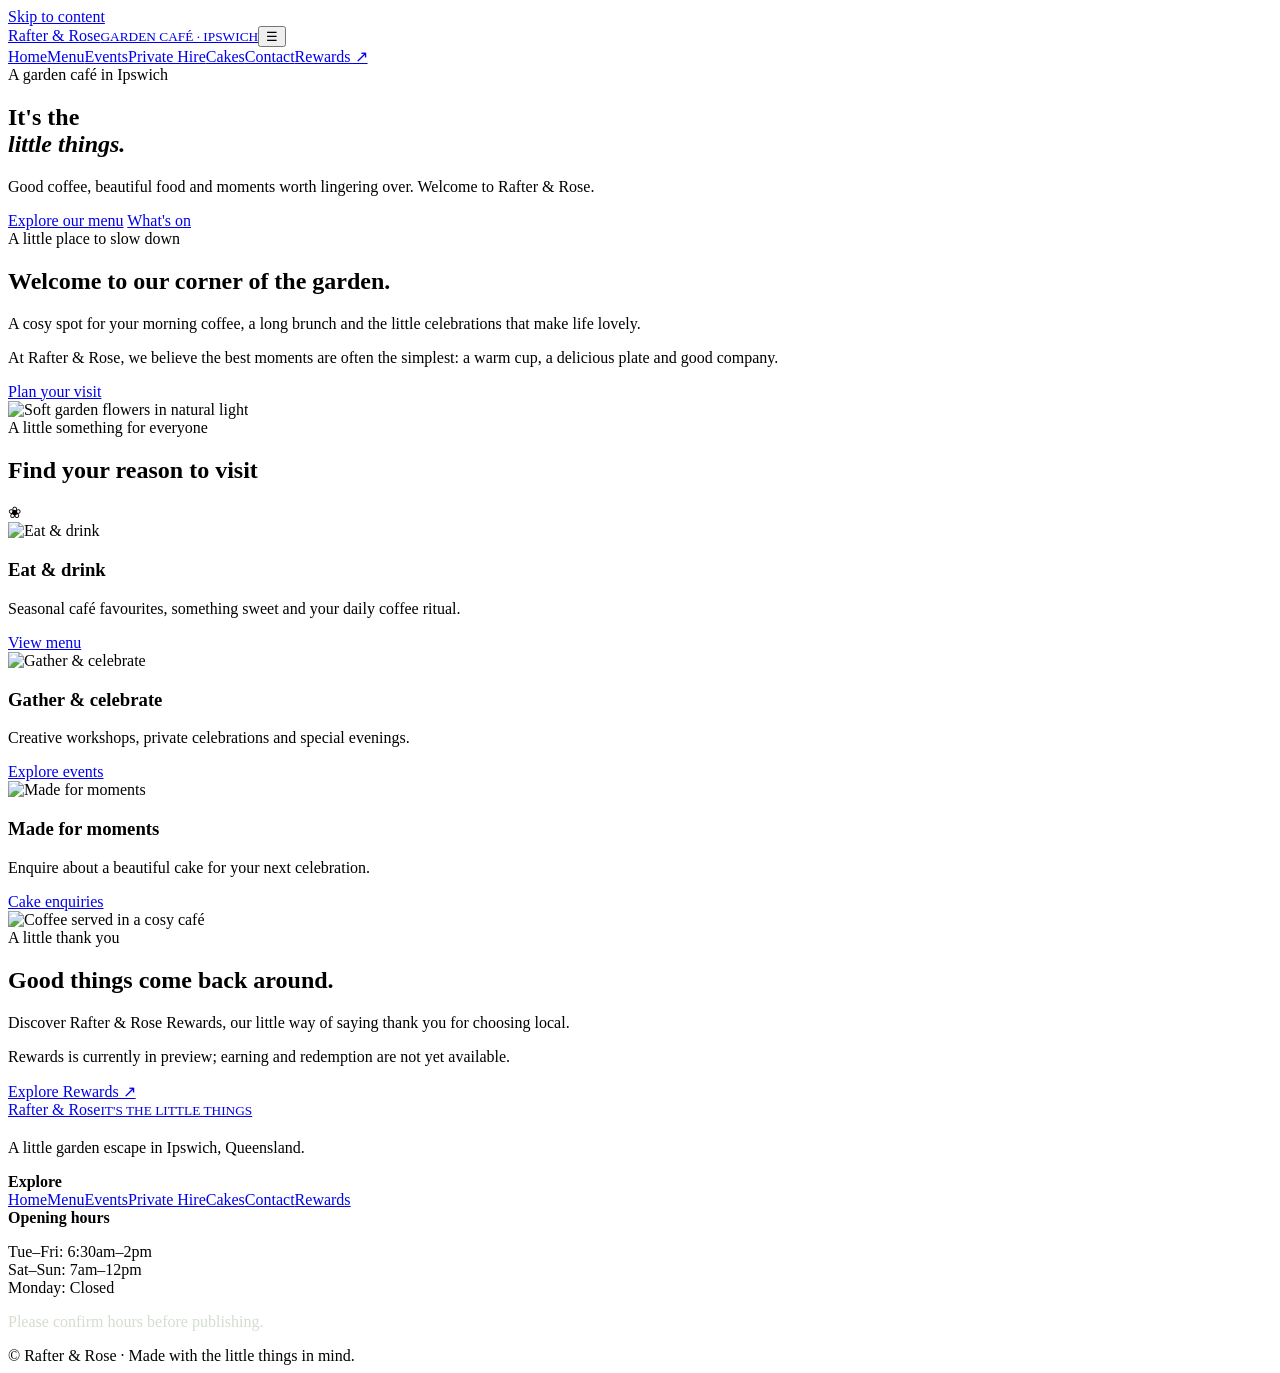
==== index.html @ 39052b17 "Add files via upload" ====
<!doctype html><html lang="en-AU"><head><meta charset="utf-8"><meta name="viewport" content="width=device-width,initial-scale=1"><meta name="theme-color" content="#3e5544"><meta name="description" content="Rafter & Rose garden café in Ipswich, Queensland."><title>Home | Rafter & Rose</title><link rel="stylesheet" href="assets/style.css"></head><body><a class="skip" href="#main">Skip to content</a><header class="site-header"><div class="shell header-inner"><a class="brand" href="index.html">Rafter & Rose<small>GARDEN CAFÉ · IPSWICH</small></a><button class="menu-toggle" aria-label="Toggle navigation" aria-expanded="false">☰</button><nav class="nav" aria-label="Main navigation"><a href="index.html" aria-current=page>Home</a><a href="menu.html" >Menu</a><a href="events.html" >Events</a><a href="private-hire.html" >Private Hire</a><a href="cakes.html" >Cakes</a><a href="contact.html" >Contact</a><a class="reward" href="https://rewards.rafterandrose.com/">Rewards ↗</a></nav></div></header><main id="main"><section class="hero"><div class="shell hero-content"><div class="eyebrow">A garden café in Ipswich</div><h1>It's the<br><em>little things.</em></h1><p>Good coffee, beautiful food and moments worth lingering over. Welcome to Rafter & Rose.</p><a class="button light" href="menu.html">Explore our menu</a> <a class="button" href="events.html">What's on</a></div></section><section class="section"><div class="shell split"><div><div class="eyebrow">A little place to slow down</div><h2>Welcome to our corner of the garden.</h2><p class="lead">A cosy spot for your morning coffee, a long brunch and the little celebrations that make life lovely.</p><p>At Rafter & Rose, we believe the best moments are often the simplest: a warm cup, a delicious plate and good company.</p><a class="button outline" href="contact.html">Plan your visit</a></div><img class="photo" src="https://images.unsplash.com/photo-1490750967868-88aa4486c946?auto=format&fit=crop&w=1000&q=85" alt="Soft garden flowers in natural light"></div></section><section class="section alt"><div class="shell center"><div class="eyebrow">A little something for everyone</div><h2>Find your reason to visit</h2><div class="flourish">❀</div><div class="grid"><article class="tile"><img loading="lazy" src="https://images.unsplash.com/photo-1547592180-85f173990554?auto=format&fit=crop&w=1000&q=85" alt="Eat & drink"><div class="tile-body"><h3>Eat & drink</h3><p>Seasonal café favourites, something sweet and your daily coffee ritual.</p><a class="button outline" href="menu.html">View menu</a></div></article><article class="tile"><img loading="lazy" src="https://images.unsplash.com/photo-1517248135467-4c7edcad34c4?auto=format&fit=crop&w=1000&q=85" alt="Gather & celebrate"><div class="tile-body"><h3>Gather & celebrate</h3><p>Creative workshops, private celebrations and special evenings.</p><a class="button outline" href="events.html">Explore events</a></div></article><article class="tile"><img loading="lazy" src="https://images.unsplash.com/photo-1578985545062-69928b1d9587?auto=format&fit=crop&w=1000&q=85" alt="Made for moments"><div class="tile-body"><h3>Made for moments</h3><p>Enquire about a beautiful cake for your next celebration.</p><a class="button outline" href="cakes.html">Cake enquiries</a></div></article></div></div></section><section class="section blush"><div class="shell split"><img class="photo short" src="https://images.unsplash.com/photo-1461023058943-07fcbe16d735?auto=format&fit=crop&w=1000&q=85" alt="Coffee served in a cosy café"><div><div class="eyebrow">A little thank you</div><h2>Good things come back around.</h2><p>Discover Rafter & Rose Rewards, our little way of saying thank you for choosing local.</p><p class="small">Rewards is currently in preview; earning and redemption are not yet available.</p><a class="button" href="https://rewards.rafterandrose.com/">Explore Rewards ↗</a></div></div></section></main><footer class="footer"><div class="shell"><div class="footer-grid"><div><a class="brand" href="index.html">Rafter & Rose<small>IT'S THE LITTLE THINGS</small></a><p style="margin-top:20px">A little garden escape in Ipswich, Queensland.</p></div><div><strong>Explore</strong><div class="footer-links"><a href="index.html">Home</a><a href="menu.html">Menu</a><a href="events.html">Events</a><a href="private-hire.html">Private Hire</a><a href="cakes.html">Cakes</a><a href="contact.html">Contact</a><a href="https://rewards.rafterandrose.com/">Rewards</a></div></div><div><strong>Opening hours</strong><p>Tue–Fri: 6:30am–2pm<br>Sat–Sun: 7am–12pm<br>Monday: Closed</p><p class="small" style="color:#d4ddcf">Please confirm hours before publishing.</p></div></div><div class="footer-bottom">© Rafter & Rose · Made with the little things in mind.</div></div></footer><script src="assets/script.js"></script></body></html>
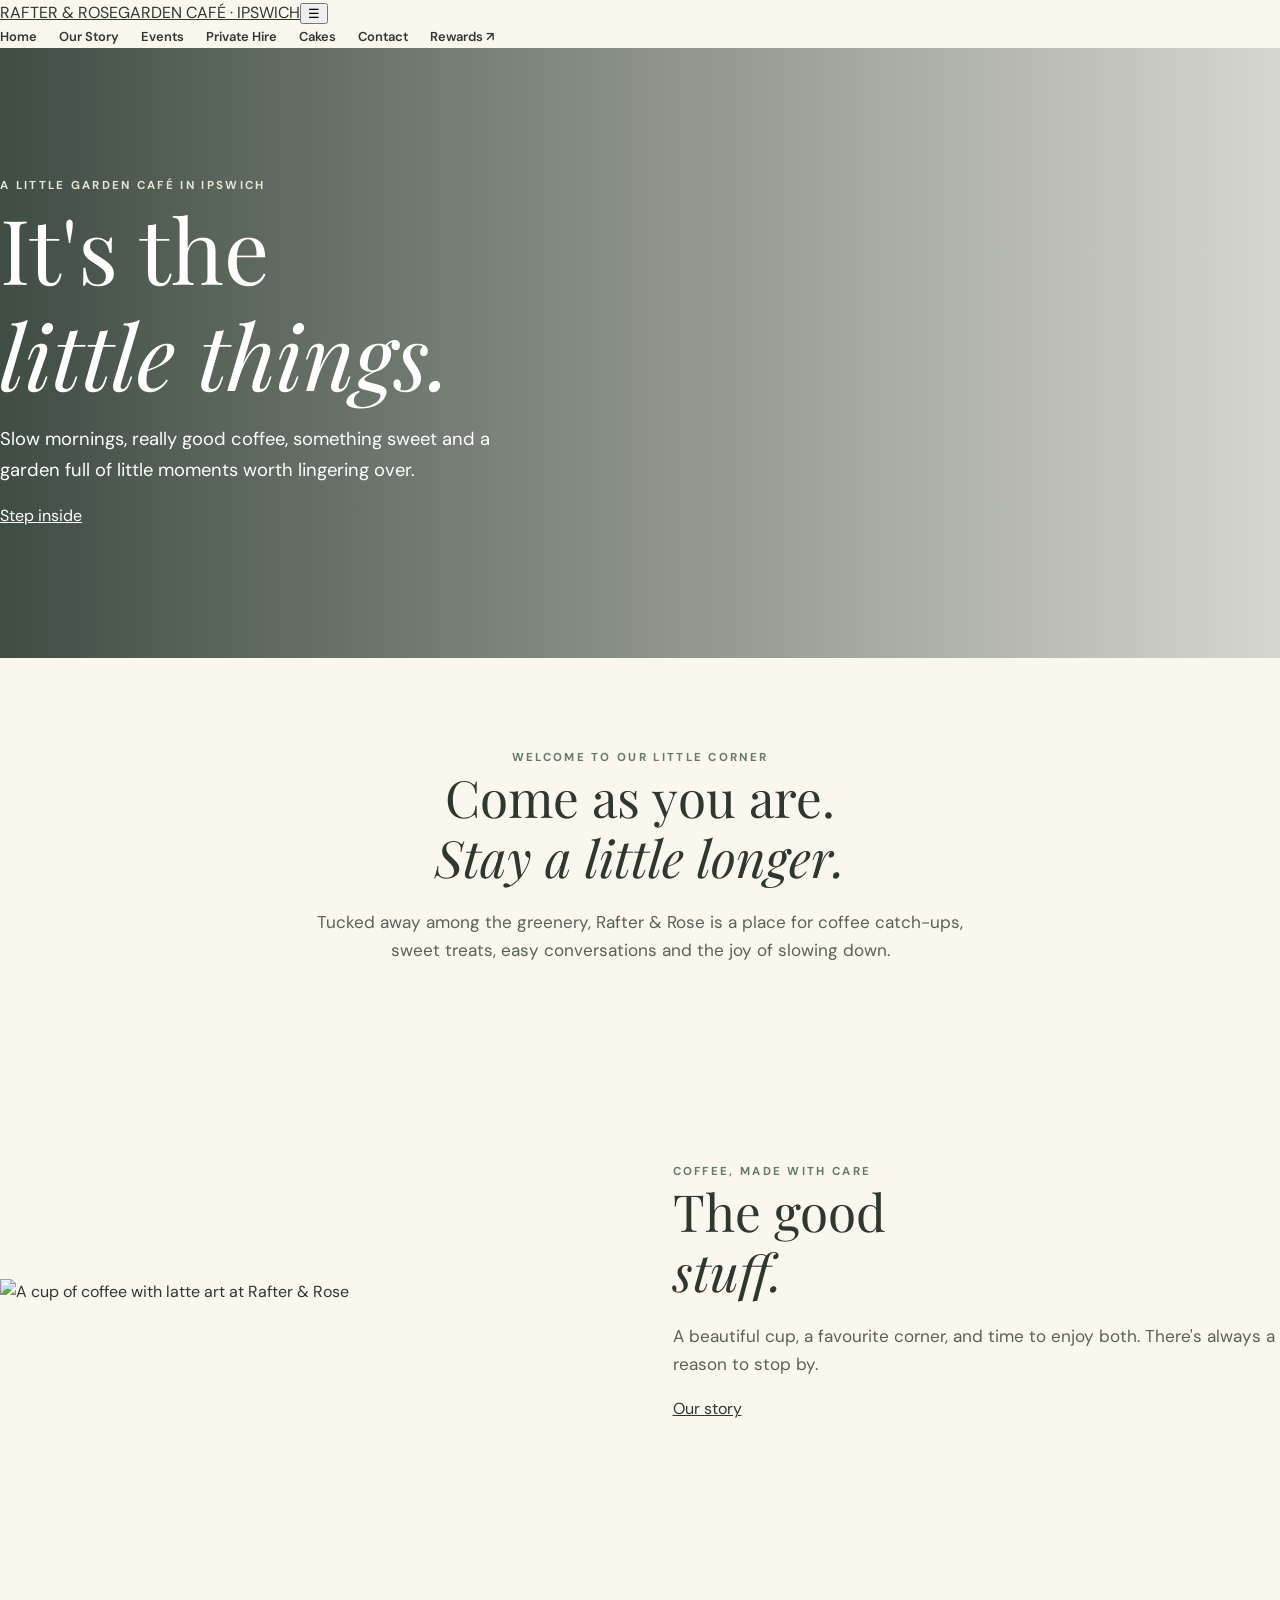
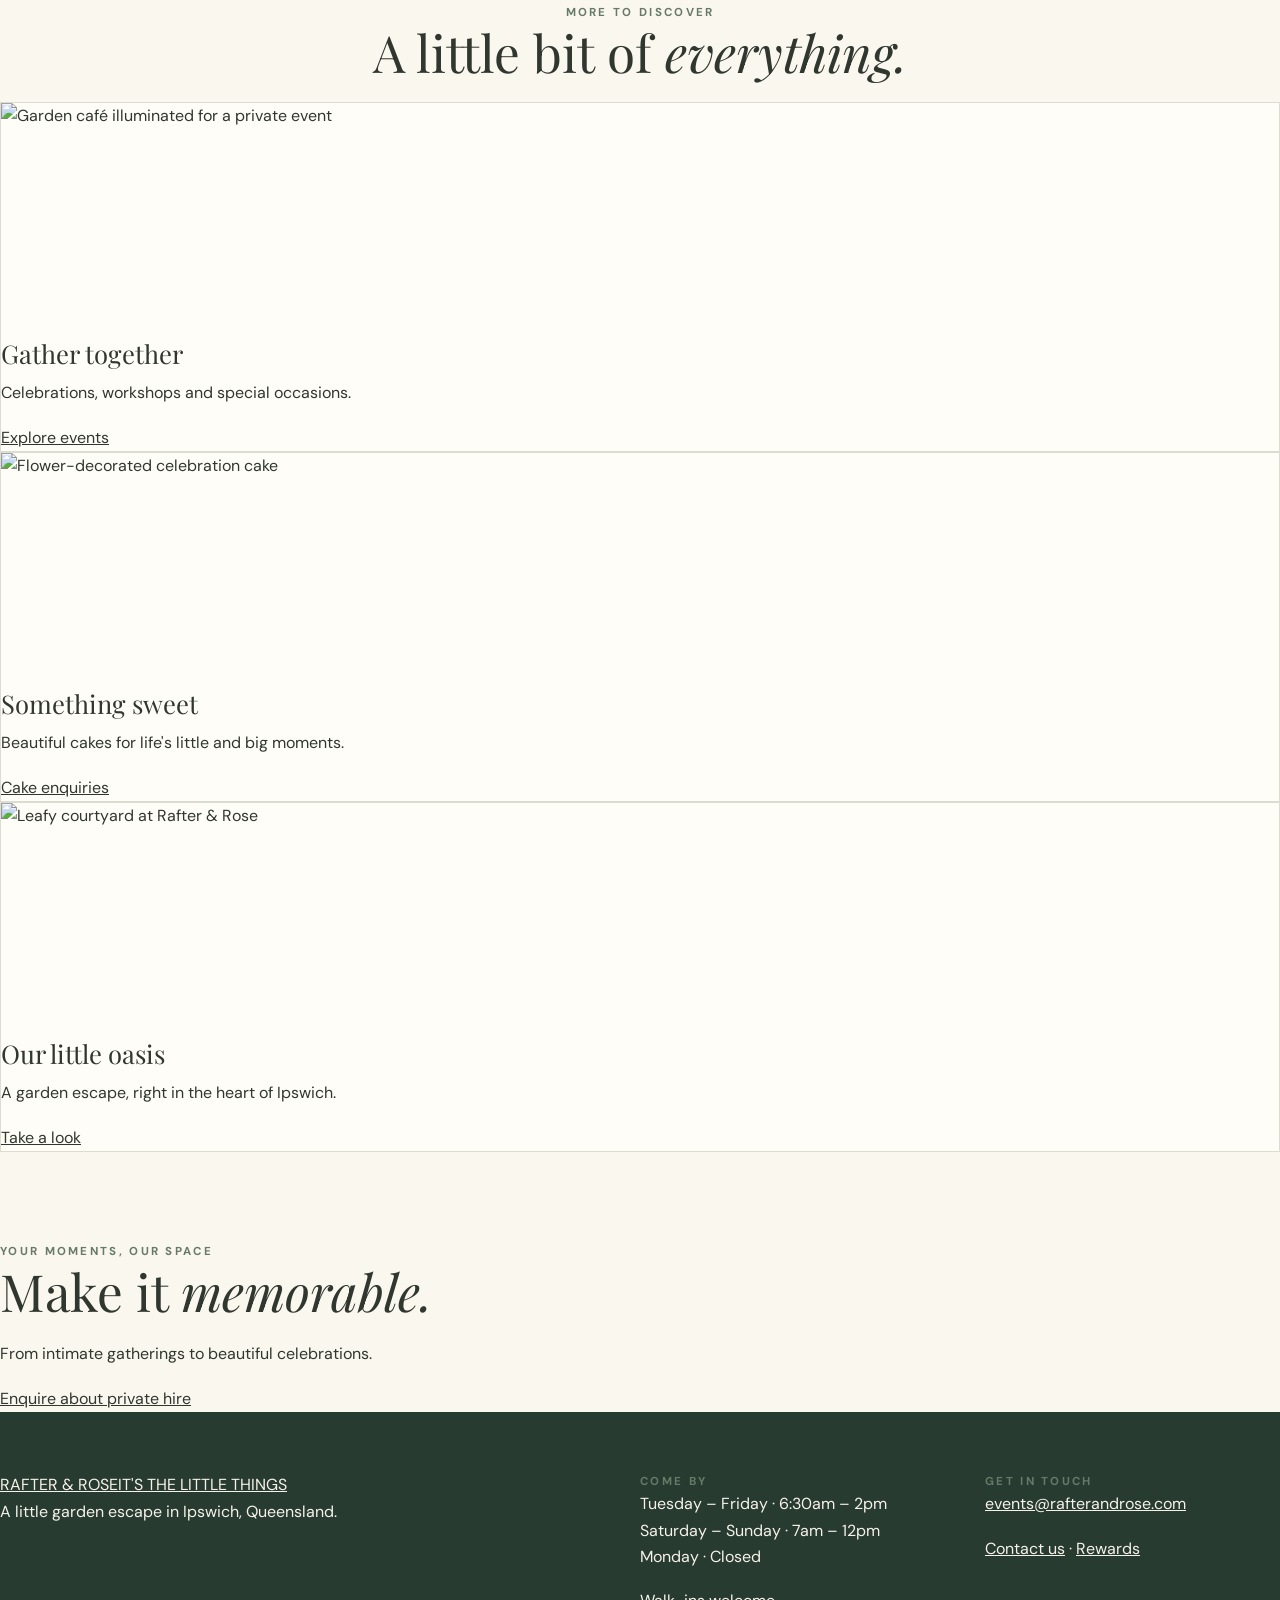
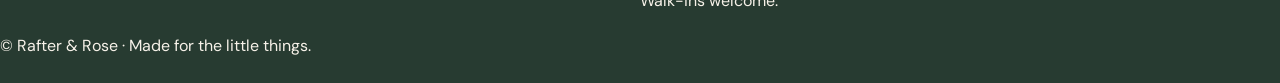
==== commit 654a5ae4: "Update Rafter & Rose website" ====
--- a/index.html
+++ b/index.html
@@ -1 +1 @@
-<!doctype html><html lang="en-AU"><head><meta charset="utf-8"><meta name="viewport" content="width=device-width,initial-scale=1"><meta name="theme-color" content="#3e5544"><meta name="description" content="Rafter & Rose garden café in Ipswich, Queensland."><title>Home | Rafter & Rose</title><link rel="stylesheet" href="assets/style.css"></head><body><a class="skip" href="#main">Skip to content</a><header class="site-header"><div class="shell header-inner"><a class="brand" href="index.html">Rafter & Rose<small>GARDEN CAFÉ · IPSWICH</small></a><button class="menu-toggle" aria-label="Toggle navigation" aria-expanded="false">☰</button><nav class="nav" aria-label="Main navigation"><a href="index.html" aria-current=page>Home</a><a href="menu.html" >Menu</a><a href="events.html" >Events</a><a href="private-hire.html" >Private Hire</a><a href="cakes.html" >Cakes</a><a href="contact.html" >Contact</a><a class="reward" href="https://rewards.rafterandrose.com/">Rewards ↗</a></nav></div></header><main id="main"><section class="hero"><div class="shell hero-content"><div class="eyebrow">A garden café in Ipswich</div><h1>It's the<br><em>little things.</em></h1><p>Good coffee, beautiful food and moments worth lingering over. Welcome to Rafter & Rose.</p><a class="button light" href="menu.html">Explore our menu</a> <a class="button" href="events.html">What's on</a></div></section><section class="section"><div class="shell split"><div><div class="eyebrow">A little place to slow down</div><h2>Welcome to our corner of the garden.</h2><p class="lead">A cosy spot for your morning coffee, a long brunch and the little celebrations that make life lovely.</p><p>At Rafter & Rose, we believe the best moments are often the simplest: a warm cup, a delicious plate and good company.</p><a class="button outline" href="contact.html">Plan your visit</a></div><img class="photo" src="https://images.unsplash.com/photo-1490750967868-88aa4486c946?auto=format&fit=crop&w=1000&q=85" alt="Soft garden flowers in natural light"></div></section><section class="section alt"><div class="shell center"><div class="eyebrow">A little something for everyone</div><h2>Find your reason to visit</h2><div class="flourish">❀</div><div class="grid"><article class="tile"><img loading="lazy" src="https://images.unsplash.com/photo-1547592180-85f173990554?auto=format&fit=crop&w=1000&q=85" alt="Eat & drink"><div class="tile-body"><h3>Eat & drink</h3><p>Seasonal café favourites, something sweet and your daily coffee ritual.</p><a class="button outline" href="menu.html">View menu</a></div></article><article class="tile"><img loading="lazy" src="https://images.unsplash.com/photo-1517248135467-4c7edcad34c4?auto=format&fit=crop&w=1000&q=85" alt="Gather & celebrate"><div class="tile-body"><h3>Gather & celebrate</h3><p>Creative workshops, private celebrations and special evenings.</p><a class="button outline" href="events.html">Explore events</a></div></article><article class="tile"><img loading="lazy" src="https://images.unsplash.com/photo-1578985545062-69928b1d9587?auto=format&fit=crop&w=1000&q=85" alt="Made for moments"><div class="tile-body"><h3>Made for moments</h3><p>Enquire about a beautiful cake for your next celebration.</p><a class="button outline" href="cakes.html">Cake enquiries</a></div></article></div></div></section><section class="section blush"><div class="shell split"><img class="photo short" src="https://images.unsplash.com/photo-1461023058943-07fcbe16d735?auto=format&fit=crop&w=1000&q=85" alt="Coffee served in a cosy café"><div><div class="eyebrow">A little thank you</div><h2>Good things come back around.</h2><p>Discover Rafter & Rose Rewards, our little way of saying thank you for choosing local.</p><p class="small">Rewards is currently in preview; earning and redemption are not yet available.</p><a class="button" href="https://rewards.rafterandrose.com/">Explore Rewards ↗</a></div></div></section></main><footer class="footer"><div class="shell"><div class="footer-grid"><div><a class="brand" href="index.html">Rafter & Rose<small>IT'S THE LITTLE THINGS</small></a><p style="margin-top:20px">A little garden escape in Ipswich, Queensland.</p></div><div><strong>Explore</strong><div class="footer-links"><a href="index.html">Home</a><a href="menu.html">Menu</a><a href="events.html">Events</a><a href="private-hire.html">Private Hire</a><a href="cakes.html">Cakes</a><a href="contact.html">Contact</a><a href="https://rewards.rafterandrose.com/">Rewards</a></div></div><div><strong>Opening hours</strong><p>Tue–Fri: 6:30am–2pm<br>Sat–Sun: 7am–12pm<br>Monday: Closed</p><p class="small" style="color:#d4ddcf">Please confirm hours before publishing.</p></div></div><div class="footer-bottom">© Rafter & Rose · Made with the little things in mind.</div></div></footer><script src="assets/script.js"></script></body></html>+<!doctype html><html lang="en-AU"><head><meta charset="utf-8"><meta name="viewport" content="width=device-width,initial-scale=1"><meta name="theme-color" content="#263c2d"><meta name="description" content="Rafter &amp; Rose is a leafy garden café in Ipswich, Queensland. Coffee, cakes, gatherings and little moments."><title>Home | Rafter & Rose</title><link rel="stylesheet" href="assets/style.css"></head><body><a class="skip" href="#main">Skip to content</a><header class="top"><div class="wrap top-inner"><a class="logo" href="index.html">RAFTER &amp; ROSE<span>GARDEN CAFÉ · IPSWICH</span></a><button class="toggle" aria-label="Toggle navigation" aria-expanded="false">☰</button><nav class="nav" aria-label="Main navigation"><a href="index.html">Home</a><a href="story.html">Our Story</a><a href="events.html">Events</a><a href="private-hire.html">Private Hire</a><a href="cakes.html">Cakes</a><a href="contact.html">Contact</a><a class="outline" href="https://rewards.rafterandrose.com/">Rewards ↗</a></nav></div></header><main id="main"><section class="hero"><div class="wrap hero-inner"><div class="eyebrow">A little garden café in Ipswich</div><h1>It's the<br><em>little things.</em></h1><p>Slow mornings, really good coffee, something sweet and a garden full of little moments worth lingering over.</p><a class="btn" href="story.html">Step inside</a></div></section><section class="section center"><div class="wrap intro"><div class="eyebrow">Welcome to our little corner</div><h2 class="display">Come as you are.<br><em>Stay a little longer.</em></h2><p class="lead">Tucked away among the greenery, Rafter &amp; Rose is a place for coffee catch-ups, sweet treats, easy conversations and the joy of slowing down.</p></div></section><section class="section muted"><div class="wrap split"><img src="assets/images/coffee.jpg" alt="A cup of coffee with latte art at Rafter &amp; Rose" loading="lazy"><div class="copy"><div class="eyebrow">Coffee, made with care</div><h2 class="display">The good<br><em>stuff.</em></h2><p class="lead">A beautiful cup, a favourite corner, and time to enjoy both. There's always a reason to stop by.</p><a class="btn" href="story.html">Our story</a></div></div></section><section class="section"><div class="wrap"><div class="eyebrow center">More to discover</div><h2 class="display center">A little bit of <em>everything.</em></h2><div class="tiles"><article class="tile"><img src="assets/images/events.jpg" alt="Garden café illuminated for a private event" loading="lazy"><h3>Gather together</h3><p>Celebrations, workshops and special occasions.</p><a class="btn" href="events.html">Explore events</a></article><article class="tile"><img src="assets/images/cake.jpg" alt="Flower-decorated celebration cake" loading="lazy"><h3>Something sweet</h3><p>Beautiful cakes for life's little and big moments.</p><a class="btn" href="cakes.html">Cake enquiries</a></article><article class="tile"><img src="assets/images/garden.jpg" alt="Leafy courtyard at Rafter &amp; Rose" loading="lazy"><h3>Our little oasis</h3><p>A garden escape, right in the heart of Ipswich.</p><a class="btn" href="story.html">Take a look</a></article></div></div></section><section class="banner"><div class="wrap"><div class="eyebrow">Your moments, our space</div><h2 class="display">Make it <em>memorable.</em></h2><p>From intimate gatherings to beautiful celebrations.</p><a class="btn" href="private-hire.html">Enquire about private hire</a></div></section></main><footer class="footer"><div class="wrap"><div class="footer-grid"><div><a class="logo" href="index.html">RAFTER &amp; ROSE<span>IT'S THE LITTLE THINGS</span></a><p>A little garden escape in Ipswich, Queensland.</p></div><div><div class="eyebrow">Come by</div><p>Tuesday – Friday · 6:30am – 2pm<br>Saturday – Sunday · 7am – 12pm<br>Monday · Closed</p><p>Walk-ins welcome.</p></div><div><div class="eyebrow">Get in touch</div><p><a href="mailto:events@rafterandrose.com">events@rafterandrose.com</a></p><p><a href="contact.html">Contact us</a> · <a href="https://rewards.rafterandrose.com/">Rewards</a></p></div></div><div class="fine">© Rafter &amp; Rose · Made for the little things.</div></div></footer><script src="assets/script.js"></script></body></html>
--- a/assets/style.css
+++ b/assets/style.css
@@ -0,0 +1,2 @@
+@import url('https://fonts.googleapis.com/css2?family=DM+Sans:wght@400;500;600;700&family=Playfair+Display:ital,wght@0,400;0,500;0,600;1,400;1,500&display=swap');
+:root{--green:#3e5544;--dark:#273b31;--sage:#a5b49d;--cream:#faf7ef;--pink:#e8d8d1;--ink:#30372f;--line:#dddcd1}*{box-sizing:border-box}html{scroll-behavior:smooth}body{margin:0;background:var(--cream);color:var(--ink);font-family:'DM Sans',sans-serif;line-height:1.65}a{color:inherit}img{max-width:100%;display:block}h1,h2,h3,.brand{font-family:'Playfair Display',Georgia,serif;font-weight:400;line-height:1.18}h1{font-size:clamp(3rem,7vw,6.4rem);margin:0 0 18px}h2{font-size:clamp(2rem,4vw,3.7rem);margin:0 0 20px}h3{font-size:1.6rem;margin:0 0 12px}p{margin:0 0 18px}.eyebrow{text-transform:uppercase;letter-spacing:.2em;font-size:.72rem;font-weight:700;color:#677a68}.shell{width:min(1160px,90%);margin:auto}.site-header{position:sticky;top:0;z-index:20;background:rgba(250,247,239,.96);border-bottom:1px solid var(--line);backdrop-filter:blur(12px)}.header-inner{display:flex;align-items:center;justify-content:space-between;gap:18px;min-height:82px}.brand{text-decoration:none;font-size:1.8rem;white-space:nowrap;color:var(--dark)}.brand small{display:block;text-align:center;letter-spacing:.23em;font:600 .56rem 'DM Sans',sans-serif}.nav{display:flex;align-items:center;gap:22px}.nav a{text-decoration:none;font-size:.81rem;font-weight:600}.nav a:hover,.nav a[aria-current=page]{color:#8b5d6d}.nav .reward{background:var(--green);color:white;padding:11px 15px;border-radius:3px}.menu-toggle{display:none;border:1px solid var(--green);background:none;padding:8px 12px;font-size:1.3rem;color:var(--green)}.hero{min-height:610px;display:grid;align-items:center;position:relative;color:white;background:linear-gradient(90deg,rgba(28,44,34,.84),rgba(28,44,34,.16)),url('https://images.unsplash.com/photo-1445116572660-236099ec97a0?auto=format&fit=crop&w=1800&q=85') center/cover}.hero-content{padding:95px 0;max-width:690px}.hero .eyebrow{color:#e5e5d4}.hero p{font-size:1.15rem;max-width:530px}.button{display:inline-block;border:1px solid var(--green);background:var(--green);color:white;padding:13px 22px;text-decoration:none;font-size:.78rem;letter-spacing:.12em;text-transform:uppercase;font-weight:700;border-radius:2px;cursor:pointer}.button.light{background:#fff9ed;color:var(--green);border-color:#fff9ed}.button.outline{background:transparent;color:var(--green)}.button + .button{margin-left:10px}.section{padding:90px 0}.section.alt{background:#f1efe5}.section.blush{background:#f3e9e4}.center{text-align:center}.center .lead{margin-left:auto;margin-right:auto}.lead{max-width:650px;font-size:1.07rem;color:#5a6258}.split{display:grid;grid-template-columns:1fr 1fr;gap:65px;align-items:center}.photo{width:100%;height:460px;object-fit:cover}.photo.short{height:330px}.grid{display:grid;grid-template-columns:repeat(3,1fr);gap:25px}.tile{background:#fffdf7;border:1px solid var(--line)}.tile img{width:100%;height:235px;object-fit:cover}.tile-body{padding:27px}.tile-body p{color:#616a60}.flourish{font-size:2rem;color:#9caa90;letter-spacing:.3em;margin-bottom:15px}.page-hero{background:linear-gradient(115deg,#344b3d,#758a71);color:white;padding:105px 0 100px;text-align:center;position:relative;overflow:hidden}.page-hero:after{content:'✿  ❀  ✿';position:absolute;right:2%;bottom:-30px;font-size:8rem;color:#ffffff10;white-space:nowrap}.page-hero .eyebrow{color:#e9dfc7}.page-hero h1{font-size:clamp(3rem,6vw,5rem)}.page-hero p{max-width:610px;margin:auto}.note{background:#fff8e8;border-left:3px solid #bda476;padding:18px 22px;font-size:.9rem}.hours{width:100%;border-collapse:collapse}.hours td{padding:13px 4px;border-bottom:1px solid var(--line)}.hours td:last-child{text-align:right}.footer{background:var(--dark);color:#f7f2e9;padding:60px 0 24px}.footer-grid{display:grid;grid-template-columns:2fr 1fr 1fr;gap:50px}.footer a{color:#f7f2e9}.footer-links{display:grid;gap:8px}.footer .brand{color:white}.footer-bottom{border-top:1px solid #ffffff30;margin-top:45px;padding-top:18px;font-size:.75rem;color:#d3dacd}.form{display:grid;gap:16px}.form label{font-weight:600;font-size:.85rem}.form input,.form select,.form textarea{width:100%;padding:14px;margin-top:6px;border:1px solid #c8cbbd;background:#fffefa;font:inherit;border-radius:2px}.form textarea{min-height:130px}.form button{justify-self:start}.small{font-size:.85rem;color:#667065}.tag{display:inline-block;padding:5px 10px;background:#e5e9df;color:#3e5544;font-size:.73rem;letter-spacing:.06em;margin-bottom:15px}.menu-list{display:grid;grid-template-columns:repeat(2,1fr);gap:20px}.menu-panel{padding:30px;background:#fffdf7;border:1px solid var(--line)}.menu-panel h3{color:var(--green)}.menu-panel p{margin:0}.cta{background:var(--green);color:white;text-align:center;padding:75px 0}.cta .eyebrow{color:#d8e4d4}.cta p{max-width:650px;margin:0 auto 24px}.skip{position:absolute;left:-9999px}.skip:focus{left:10px;top:10px;background:white;color:black;z-index:99;padding:10px}@media(max-width:950px){.menu-toggle{display:block}.nav{display:none;position:absolute;top:82px;left:0;right:0;background:var(--cream);padding:22px 5%;box-shadow:0 10px 18px #0002;flex-direction:column;align-items:stretch}.nav.open{display:flex}.split{gap:30px}.grid{grid-template-columns:repeat(2,1fr)}}@media(max-width:650px){.header-inner{min-height:72px}.nav{top:72px}.brand{font-size:1.4rem}.hero{min-height:520px}.hero-content{padding:70px 0}.section{padding:60px 0}.split,.grid,.menu-list,.footer-grid{grid-template-columns:1fr}.photo{height:330px}.tile img{height:240px}.footer-grid{gap:25px}.button + .button{margin-left:0;margin-top:10px}.page-hero{padding:80px 0}}
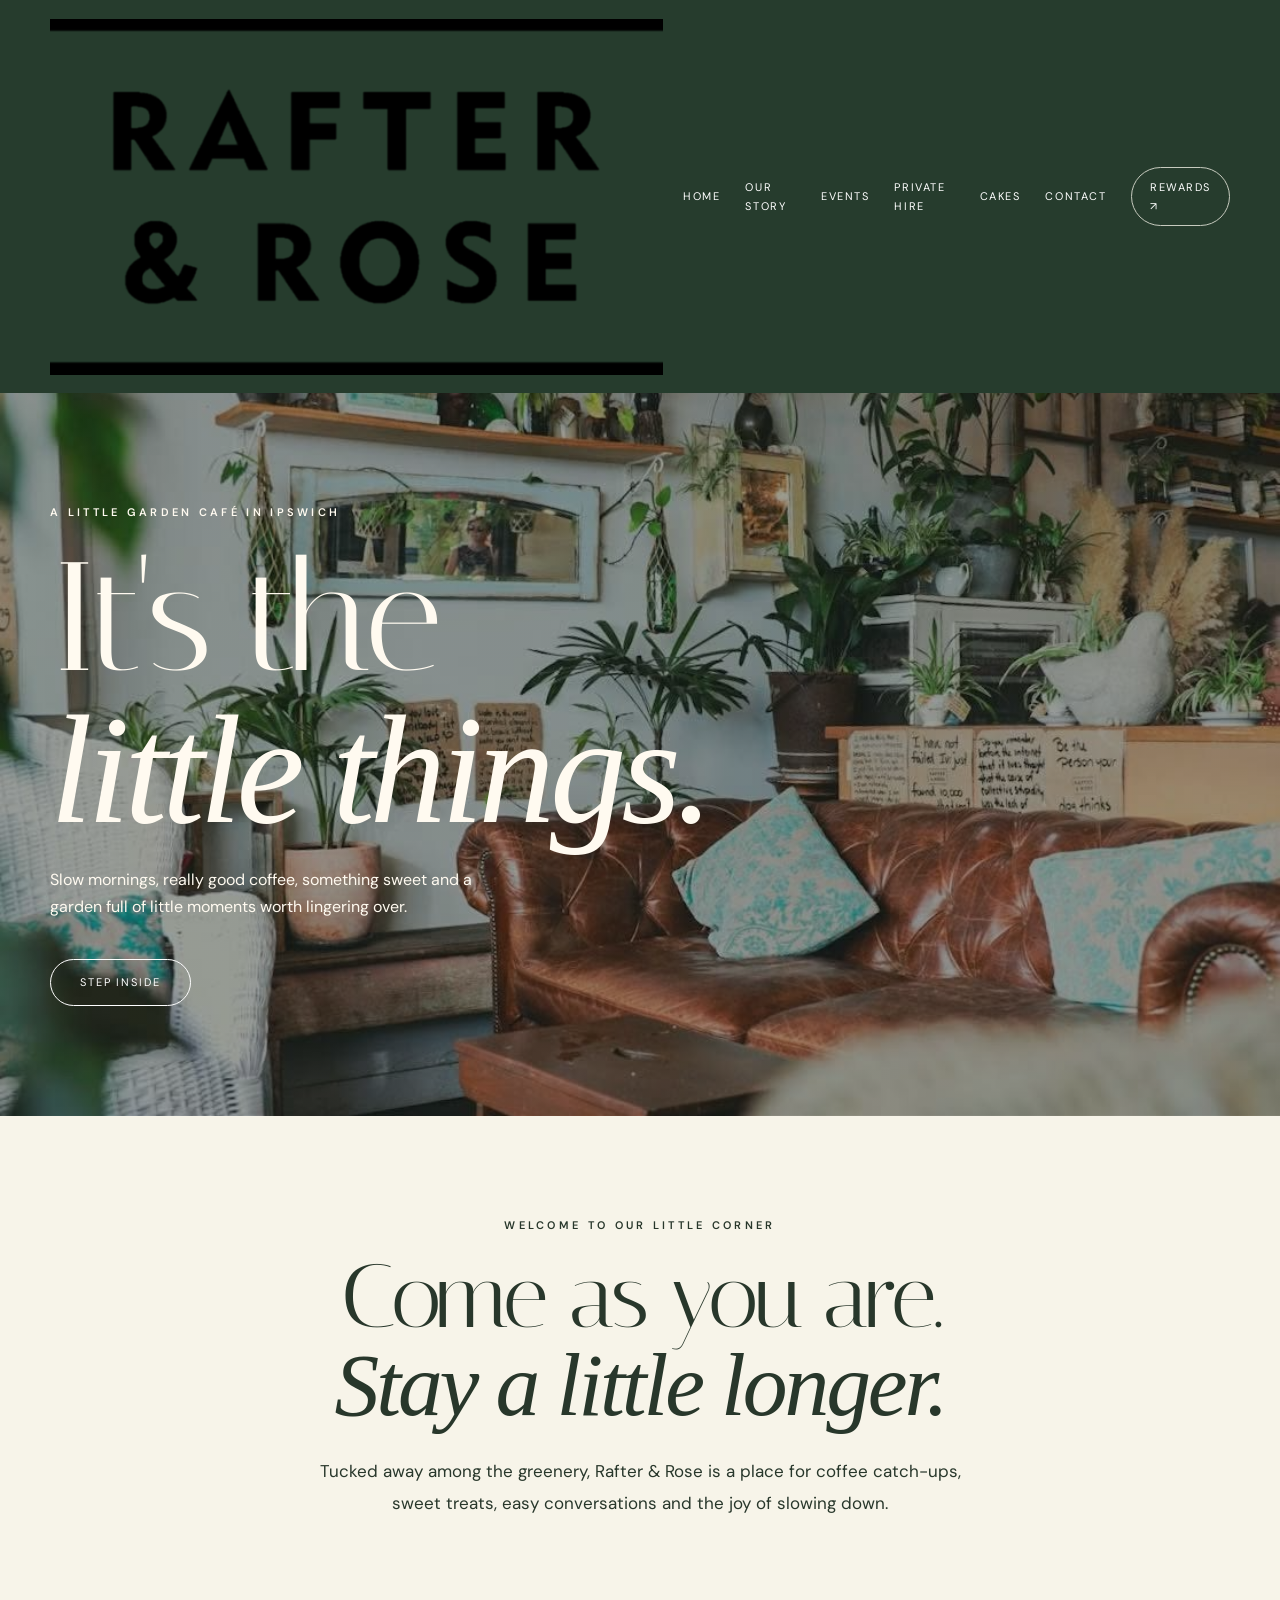
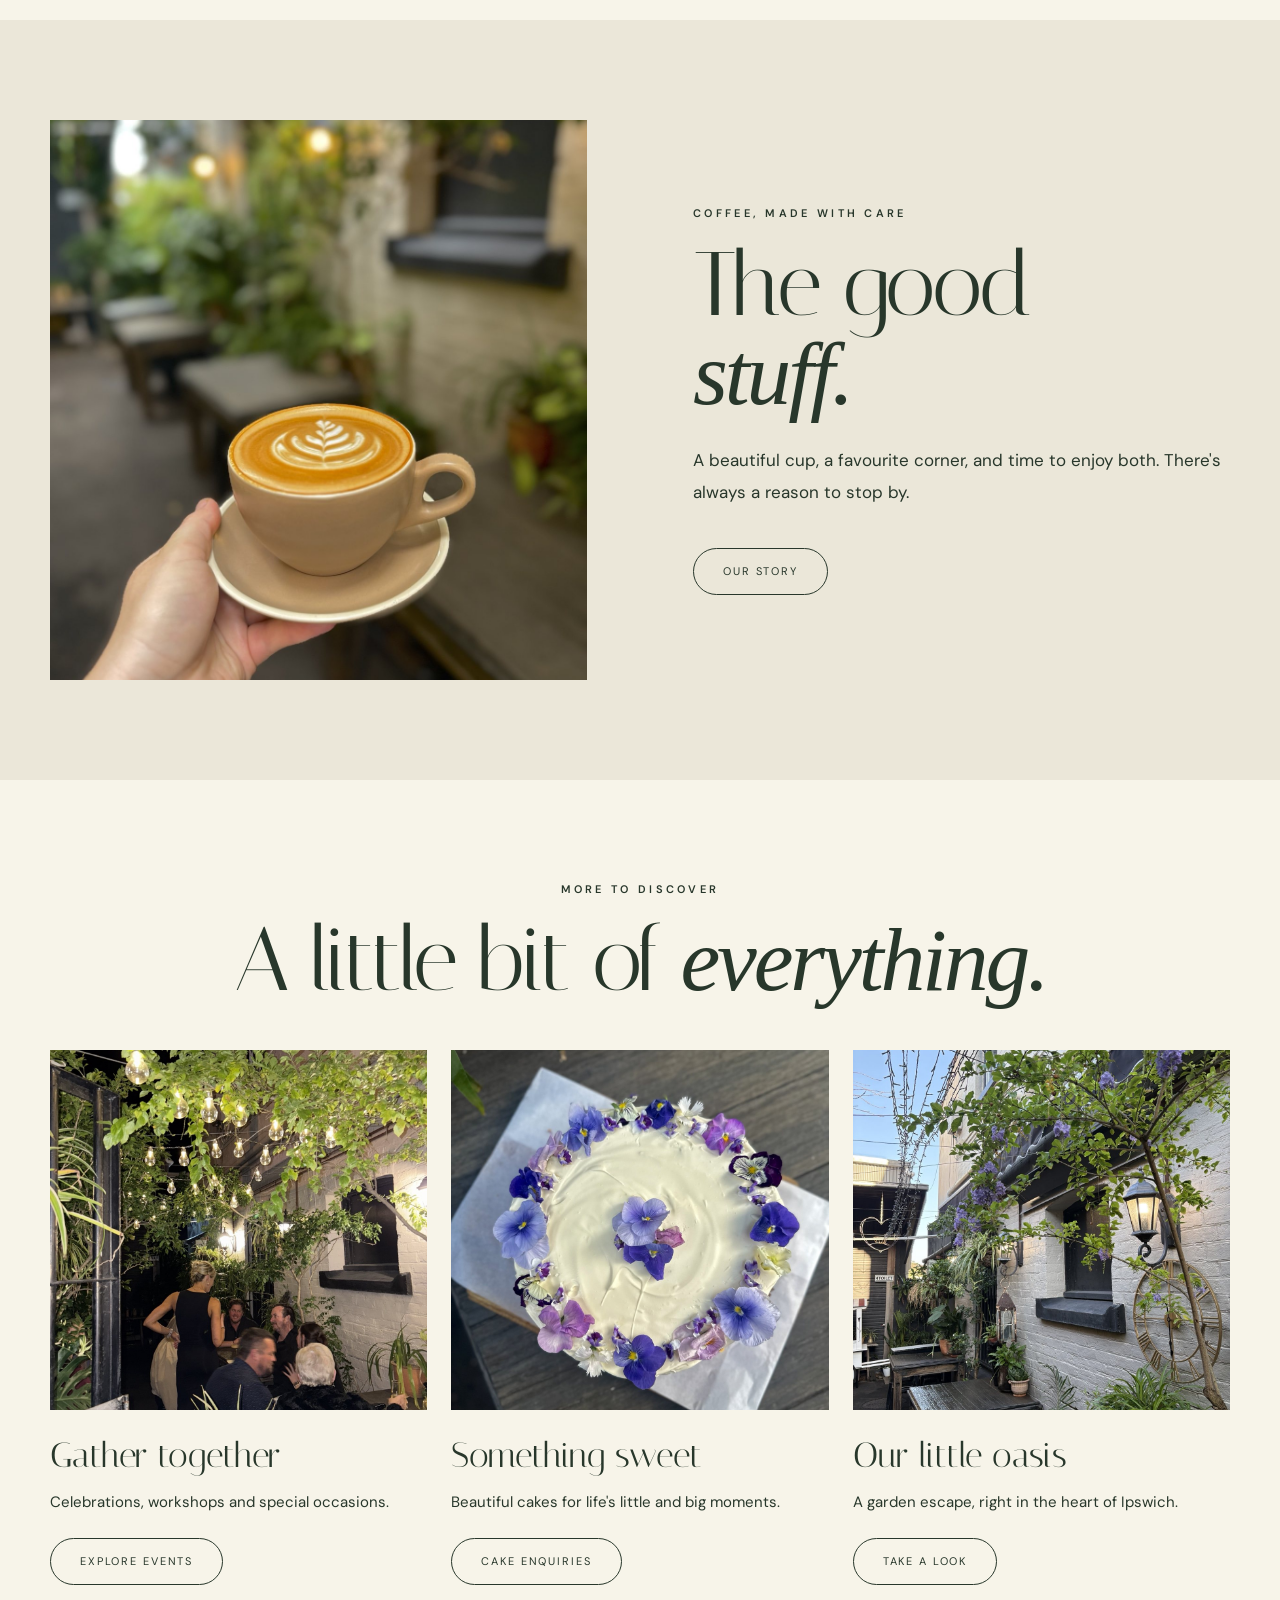
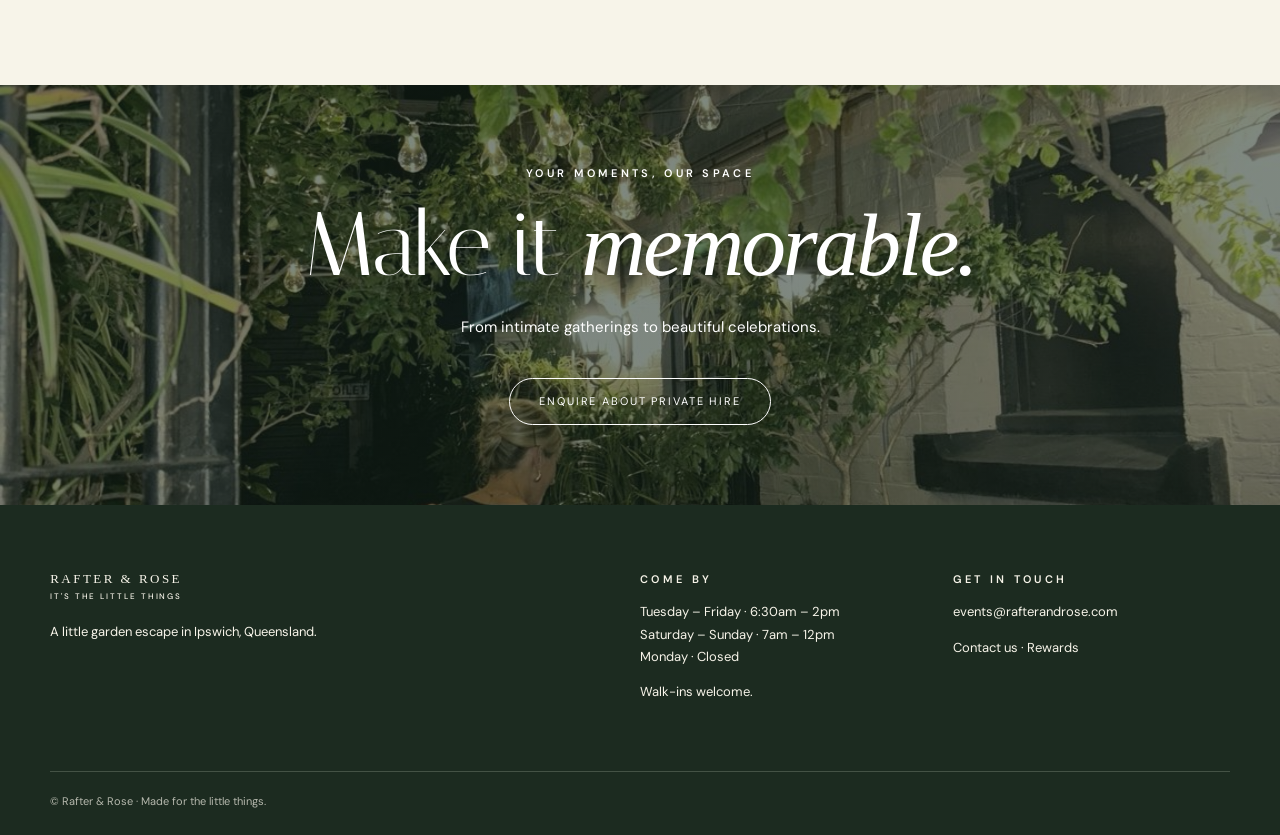
==== commit a871e798: "Update logo header." ====
--- a/index.html
+++ b/index.html
@@ -1 +1,8 @@
-<!doctype html><html lang="en-AU"><head><meta charset="utf-8"><meta name="viewport" content="width=device-width,initial-scale=1"><meta name="theme-color" content="#263c2d"><meta name="description" content="Rafter &amp; Rose is a leafy garden café in Ipswich, Queensland. Coffee, cakes, gatherings and little moments."><title>Home | Rafter & Rose</title><link rel="stylesheet" href="assets/style.css"></head><body><a class="skip" href="#main">Skip to content</a><header class="top"><div class="wrap top-inner"><a class="logo" href="index.html">RAFTER &amp; ROSE<span>GARDEN CAFÉ · IPSWICH</span></a><button class="toggle" aria-label="Toggle navigation" aria-expanded="false">☰</button><nav class="nav" aria-label="Main navigation"><a href="index.html">Home</a><a href="story.html">Our Story</a><a href="events.html">Events</a><a href="private-hire.html">Private Hire</a><a href="cakes.html">Cakes</a><a href="contact.html">Contact</a><a class="outline" href="https://rewards.rafterandrose.com/">Rewards ↗</a></nav></div></header><main id="main"><section class="hero"><div class="wrap hero-inner"><div class="eyebrow">A little garden café in Ipswich</div><h1>It's the<br><em>little things.</em></h1><p>Slow mornings, really good coffee, something sweet and a garden full of little moments worth lingering over.</p><a class="btn" href="story.html">Step inside</a></div></section><section class="section center"><div class="wrap intro"><div class="eyebrow">Welcome to our little corner</div><h2 class="display">Come as you are.<br><em>Stay a little longer.</em></h2><p class="lead">Tucked away among the greenery, Rafter &amp; Rose is a place for coffee catch-ups, sweet treats, easy conversations and the joy of slowing down.</p></div></section><section class="section muted"><div class="wrap split"><img src="assets/images/coffee.jpg" alt="A cup of coffee with latte art at Rafter &amp; Rose" loading="lazy"><div class="copy"><div class="eyebrow">Coffee, made with care</div><h2 class="display">The good<br><em>stuff.</em></h2><p class="lead">A beautiful cup, a favourite corner, and time to enjoy both. There's always a reason to stop by.</p><a class="btn" href="story.html">Our story</a></div></div></section><section class="section"><div class="wrap"><div class="eyebrow center">More to discover</div><h2 class="display center">A little bit of <em>everything.</em></h2><div class="tiles"><article class="tile"><img src="assets/images/events.jpg" alt="Garden café illuminated for a private event" loading="lazy"><h3>Gather together</h3><p>Celebrations, workshops and special occasions.</p><a class="btn" href="events.html">Explore events</a></article><article class="tile"><img src="assets/images/cake.jpg" alt="Flower-decorated celebration cake" loading="lazy"><h3>Something sweet</h3><p>Beautiful cakes for life's little and big moments.</p><a class="btn" href="cakes.html">Cake enquiries</a></article><article class="tile"><img src="assets/images/garden.jpg" alt="Leafy courtyard at Rafter &amp; Rose" loading="lazy"><h3>Our little oasis</h3><p>A garden escape, right in the heart of Ipswich.</p><a class="btn" href="story.html">Take a look</a></article></div></div></section><section class="banner"><div class="wrap"><div class="eyebrow">Your moments, our space</div><h2 class="display">Make it <em>memorable.</em></h2><p>From intimate gatherings to beautiful celebrations.</p><a class="btn" href="private-hire.html">Enquire about private hire</a></div></section></main><footer class="footer"><div class="wrap"><div class="footer-grid"><div><a class="logo" href="index.html">RAFTER &amp; ROSE<span>IT'S THE LITTLE THINGS</span></a><p>A little garden escape in Ipswich, Queensland.</p></div><div><div class="eyebrow">Come by</div><p>Tuesday – Friday · 6:30am – 2pm<br>Saturday – Sunday · 7am – 12pm<br>Monday · Closed</p><p>Walk-ins welcome.</p></div><div><div class="eyebrow">Get in touch</div><p><a href="mailto:events@rafterandrose.com">events@rafterandrose.com</a></p><p><a href="contact.html">Contact us</a> · <a href="https://rewards.rafterandrose.com/">Rewards</a></p></div></div><div class="fine">© Rafter &amp; Rose · Made for the little things.</div></div></footer><script src="assets/script.js"></script></body></html>+<!doctype html><html lang="en-AU"><head><meta charset="utf-8"><meta name="viewport" content="width=device-width,initial-scale=1"><meta name="theme-color" content="#263c2d"><meta name="description" content="Rafter &amp; Rose is a leafy garden café in Ipswich, Queensland. Coffee, cakes, gatherings and little moments."><title>Home | Rafter & Rose</title><link rel="stylesheet" href="assets/style.css"></head><body><a class="skip" href="#main">Skip to content</a><header class="top"><div class="wrap top-inner">
+<a class="logo header-logo" href="index.html" aria-label="Rafter & Rose Home">
+  <img
+    src="assets/images/logo%20-%20transparent.png"
+    alt="Rafter & Rose"
+  >
+</a>
+<button class="toggle" aria-label="Toggle navigation" aria-expanded="false">☰</button><nav class="nav" aria-label="Main navigation"><a href="index.html">Home</a><a href="story.html">Our Story</a><a href="events.html">Events</a><a href="private-hire.html">Private Hire</a><a href="cakes.html">Cakes</a><a href="contact.html">Contact</a><a class="outline" href="https://rewards.rafterandrose.com/">Rewards ↗</a></nav></div></header><main id="main"><section class="hero"><div class="wrap hero-inner"><div class="eyebrow">A little garden café in Ipswich</div><h1>It's the<br><em>little things.</em></h1><p>Slow mornings, really good coffee, something sweet and a garden full of little moments worth lingering over.</p><a class="btn" href="story.html">Step inside</a></div></section><section class="section center"><div class="wrap intro"><div class="eyebrow">Welcome to our little corner</div><h2 class="display">Come as you are.<br><em>Stay a little longer.</em></h2><p class="lead">Tucked away among the greenery, Rafter &amp; Rose is a place for coffee catch-ups, sweet treats, easy conversations and the joy of slowing down.</p></div></section><section class="section muted"><div class="wrap split"><img src="assets/images/coffee.jpg" alt="A cup of coffee with latte art at Rafter &amp; Rose" loading="lazy"><div class="copy"><div class="eyebrow">Coffee, made with care</div><h2 class="display">The good<br><em>stuff.</em></h2><p class="lead">A beautiful cup, a favourite corner, and time to enjoy both. There's always a reason to stop by.</p><a class="btn" href="story.html">Our story</a></div></div></section><section class="section"><div class="wrap"><div class="eyebrow center">More to discover</div><h2 class="display center">A little bit of <em>everything.</em></h2><div class="tiles"><article class="tile"><img src="assets/images/events.jpg" alt="Garden café illuminated for a private event" loading="lazy"><h3>Gather together</h3><p>Celebrations, workshops and special occasions.</p><a class="btn" href="events.html">Explore events</a></article><article class="tile"><img src="assets/images/cake.jpg" alt="Flower-decorated celebration cake" loading="lazy"><h3>Something sweet</h3><p>Beautiful cakes for life's little and big moments.</p><a class="btn" href="cakes.html">Cake enquiries</a></article><article class="tile"><img src="assets/images/garden.jpg" alt="Leafy courtyard at Rafter &amp; Rose" loading="lazy"><h3>Our little oasis</h3><p>A garden escape, right in the heart of Ipswich.</p><a class="btn" href="story.html">Take a look</a></article></div></div></section><section class="banner"><div class="wrap"><div class="eyebrow">Your moments, our space</div><h2 class="display">Make it <em>memorable.</em></h2><p>From intimate gatherings to beautiful celebrations.</p><a class="btn" href="private-hire.html">Enquire about private hire</a></div></section></main><footer class="footer"><div class="wrap"><div class="footer-grid"><div><a class="logo" href="index.html">RAFTER &amp; ROSE<span>IT'S THE LITTLE THINGS</span></a><p>A little garden escape in Ipswich, Queensland.</p></div><div><div class="eyebrow">Come by</div><p>Tuesday – Friday · 6:30am – 2pm<br>Saturday – Sunday · 7am – 12pm<br>Monday · Closed</p><p>Walk-ins welcome.</p></div><div><div class="eyebrow">Get in touch</div><p><a href="mailto:events@rafterandrose.com">events@rafterandrose.com</a></p><p><a href="contact.html">Contact us</a> · <a href="https://rewards.rafterandrose.com/">Rewards</a></p></div></div><div class="fine">© Rafter &amp; Rose · Made for the little things.</div></div></footer><script src="assets/script.js"></script></body></html>
--- a/assets/style.css
+++ b/assets/style.css
@@ -1,2 +1,21 @@
-@import url('https://fonts.googleapis.com/css2?family=DM+Sans:wght@400;500;600;700&family=Playfair+Display:ital,wght@0,400;0,500;0,600;1,400;1,500&display=swap');
-:root{--green:#3e5544;--dark:#273b31;--sage:#a5b49d;--cream:#faf7ef;--pink:#e8d8d1;--ink:#30372f;--line:#dddcd1}*{box-sizing:border-box}html{scroll-behavior:smooth}body{margin:0;background:var(--cream);color:var(--ink);font-family:'DM Sans',sans-serif;line-height:1.65}a{color:inherit}img{max-width:100%;display:block}h1,h2,h3,.brand{font-family:'Playfair Display',Georgia,serif;font-weight:400;line-height:1.18}h1{font-size:clamp(3rem,7vw,6.4rem);margin:0 0 18px}h2{font-size:clamp(2rem,4vw,3.7rem);margin:0 0 20px}h3{font-size:1.6rem;margin:0 0 12px}p{margin:0 0 18px}.eyebrow{text-transform:uppercase;letter-spacing:.2em;font-size:.72rem;font-weight:700;color:#677a68}.shell{width:min(1160px,90%);margin:auto}.site-header{position:sticky;top:0;z-index:20;background:rgba(250,247,239,.96);border-bottom:1px solid var(--line);backdrop-filter:blur(12px)}.header-inner{display:flex;align-items:center;justify-content:space-between;gap:18px;min-height:82px}.brand{text-decoration:none;font-size:1.8rem;white-space:nowrap;color:var(--dark)}.brand small{display:block;text-align:center;letter-spacing:.23em;font:600 .56rem 'DM Sans',sans-serif}.nav{display:flex;align-items:center;gap:22px}.nav a{text-decoration:none;font-size:.81rem;font-weight:600}.nav a:hover,.nav a[aria-current=page]{color:#8b5d6d}.nav .reward{background:var(--green);color:white;padding:11px 15px;border-radius:3px}.menu-toggle{display:none;border:1px solid var(--green);background:none;padding:8px 12px;font-size:1.3rem;color:var(--green)}.hero{min-height:610px;display:grid;align-items:center;position:relative;color:white;background:linear-gradient(90deg,rgba(28,44,34,.84),rgba(28,44,34,.16)),url('https://images.unsplash.com/photo-1445116572660-236099ec97a0?auto=format&fit=crop&w=1800&q=85') center/cover}.hero-content{padding:95px 0;max-width:690px}.hero .eyebrow{color:#e5e5d4}.hero p{font-size:1.15rem;max-width:530px}.button{display:inline-block;border:1px solid var(--green);background:var(--green);color:white;padding:13px 22px;text-decoration:none;font-size:.78rem;letter-spacing:.12em;text-transform:uppercase;font-weight:700;border-radius:2px;cursor:pointer}.button.light{background:#fff9ed;color:var(--green);border-color:#fff9ed}.button.outline{background:transparent;color:var(--green)}.button + .button{margin-left:10px}.section{padding:90px 0}.section.alt{background:#f1efe5}.section.blush{background:#f3e9e4}.center{text-align:center}.center .lead{margin-left:auto;margin-right:auto}.lead{max-width:650px;font-size:1.07rem;color:#5a6258}.split{display:grid;grid-template-columns:1fr 1fr;gap:65px;align-items:center}.photo{width:100%;height:460px;object-fit:cover}.photo.short{height:330px}.grid{display:grid;grid-template-columns:repeat(3,1fr);gap:25px}.tile{background:#fffdf7;border:1px solid var(--line)}.tile img{width:100%;height:235px;object-fit:cover}.tile-body{padding:27px}.tile-body p{color:#616a60}.flourish{font-size:2rem;color:#9caa90;letter-spacing:.3em;margin-bottom:15px}.page-hero{background:linear-gradient(115deg,#344b3d,#758a71);color:white;padding:105px 0 100px;text-align:center;position:relative;overflow:hidden}.page-hero:after{content:'✿  ❀  ✿';position:absolute;right:2%;bottom:-30px;font-size:8rem;color:#ffffff10;white-space:nowrap}.page-hero .eyebrow{color:#e9dfc7}.page-hero h1{font-size:clamp(3rem,6vw,5rem)}.page-hero p{max-width:610px;margin:auto}.note{background:#fff8e8;border-left:3px solid #bda476;padding:18px 22px;font-size:.9rem}.hours{width:100%;border-collapse:collapse}.hours td{padding:13px 4px;border-bottom:1px solid var(--line)}.hours td:last-child{text-align:right}.footer{background:var(--dark);color:#f7f2e9;padding:60px 0 24px}.footer-grid{display:grid;grid-template-columns:2fr 1fr 1fr;gap:50px}.footer a{color:#f7f2e9}.footer-links{display:grid;gap:8px}.footer .brand{color:white}.footer-bottom{border-top:1px solid #ffffff30;margin-top:45px;padding-top:18px;font-size:.75rem;color:#d3dacd}.form{display:grid;gap:16px}.form label{font-weight:600;font-size:.85rem}.form input,.form select,.form textarea{width:100%;padding:14px;margin-top:6px;border:1px solid #c8cbbd;background:#fffefa;font:inherit;border-radius:2px}.form textarea{min-height:130px}.form button{justify-self:start}.small{font-size:.85rem;color:#667065}.tag{display:inline-block;padding:5px 10px;background:#e5e9df;color:#3e5544;font-size:.73rem;letter-spacing:.06em;margin-bottom:15px}.menu-list{display:grid;grid-template-columns:repeat(2,1fr);gap:20px}.menu-panel{padding:30px;background:#fffdf7;border:1px solid var(--line)}.menu-panel h3{color:var(--green)}.menu-panel p{margin:0}.cta{background:var(--green);color:white;text-align:center;padding:75px 0}.cta .eyebrow{color:#d8e4d4}.cta p{max-width:650px;margin:0 auto 24px}.skip{position:absolute;left:-9999px}.skip:focus{left:10px;top:10px;background:white;color:black;z-index:99;padding:10px}@media(max-width:950px){.menu-toggle{display:block}.nav{display:none;position:absolute;top:82px;left:0;right:0;background:var(--cream);padding:22px 5%;box-shadow:0 10px 18px #0002;flex-direction:column;align-items:stretch}.nav.open{display:flex}.split{gap:30px}.grid{grid-template-columns:repeat(2,1fr)}}@media(max-width:650px){.header-inner{min-height:72px}.nav{top:72px}.brand{font-size:1.4rem}.hero{min-height:520px}.hero-content{padding:70px 0}.section{padding:60px 0}.split,.grid,.menu-list,.footer-grid{grid-template-columns:1fr}.photo{height:330px}.tile img{height:240px}.footer-grid{gap:25px}.button + .button{margin-left:0;margin-top:10px}.page-hero{padding:80px 0}}+@import url('https://fonts.googleapis.com/css2?family=DM+Sans:wght@400;500;600;700&family=Italiana&display=swap');:root{--green:#263c2d;--sage:#7b866e;--cream:#f7f4e9;--paper:#ebe7d9;--ink:#28372b;--gold:#a78d64}*{box-sizing:border-box}html{scroll-behavior:smooth}body{margin:0;background:var(--cream);color:var(--ink);font-family:'DM Sans',sans-serif;font-size:15px;line-height:1.7}a{color:inherit}img{display:block;width:100%;object-fit:cover}.wrap{width:min(1180px,calc(100% - 44px));margin:auto}.top{background:var(--green);color:#fff;padding:18px 0;position:relative;z-index:4}.top-inner{display:flex;align-items:center;justify-content:space-between;gap:20px}.logo{text-decoration:none;text-align:center;font-family:Georgia,serif;letter-spacing:.19em;line-height:1.35;font-size:19px;font-weight:500}.logo span{display:block;font-family:'DM Sans',sans-serif;letter-spacing:.24em;font-size:8px;margin-top:4px}.nav{display:flex;align-items:center;gap:25px}.nav a{text-decoration:none;font-size:11px;text-transform:uppercase;letter-spacing:.14em}.nav a:hover{opacity:.7}.nav .outline{border:1px solid #c7cbbf;border-radius:30px;padding:10px 18px}.toggle{display:none;border:0;background:none;color:white;font-size:25px}.hero{position:relative;min-height:660px;display:flex;align-items:center;color:#fff;background:#253527}.hero:before{content:'';position:absolute;inset:0;background:linear-gradient(90deg,rgba(16,28,18,.75),rgba(16,28,18,.16)),url('images/hero.jpg') center 46%/cover}.hero-inner{position:relative;padding:110px 0;max-width:1180px}.eyebrow{font-size:11px;text-transform:uppercase;letter-spacing:.3em;font-weight:600}.hero h1,.display{font-family:'Italiana',Georgia,serif;font-weight:400;line-height:.99;letter-spacing:-.035em}.hero h1{font-size:clamp(72px,12vw,164px);margin:20px 0}.hero h1 em,.display em{font-family:Georgia,serif;font-weight:400;font-style:italic}.hero p{max-width:440px;font-size:16px}.btn{display:inline-block;margin-top:23px;padding:13px 29px;border:1px solid currentColor;border-radius:50px;text-decoration:none;font-size:11px;text-transform:uppercase;letter-spacing:.17em;transition:.2s}.btn:hover{background:var(--green);color:#fff;border-color:var(--green)}.hero .btn:hover{background:#fff;color:var(--green)}.section{padding:100px 0}.section.narrow{padding:70px 0}.center{text-align:center}.intro{max-width:780px;margin:auto}.display{font-size:clamp(48px,7vw,95px);margin:18px 0 25px}.lead{font-size:17px;line-height:1.9;max-width:650px}.center .lead{margin:auto}.split{display:grid;grid-template-columns:1fr 1fr;align-items:center;gap:9%}.split img{height:560px}.split .copy{padding:35px 0}.muted{background:var(--paper)}.deep{background:var(--green);color:#f7f4e9}.tiles{display:grid;grid-template-columns:repeat(3,1fr);gap:24px;margin-top:45px}.tile img{height:360px}.tile h3{font-family:'Italiana',Georgia,serif;font-size:35px;font-weight:400;margin:16px 0 4px}.tile p{margin:0}.banner{min-height:420px;display:flex;align-items:center;background:linear-gradient(rgba(22,39,27,.55),rgba(22,39,27,.55)),url('images/events.jpg') center/cover;color:#fff;text-align:center}.banner .wrap{padding:70px 0}.page-hero{padding:105px 0 95px;background:var(--green);color:white;text-align:center}.page-hero .display{margin:12px 0}.page-hero p{max-width:570px;margin:auto}.gallery{display:grid;grid-template-columns:repeat(3,1fr);gap:12px}.gallery img{height:340px}.detail{padding:40px 0;border-top:1px solid #cfcdbf;display:grid;grid-template-columns:1fr 2fr;gap:30px}.detail h3{font-family:'Italiana',Georgia,serif;font-weight:400;font-size:38px;margin:0}.footer{background:#1c2b20;color:#f7f4e9;padding:65px 0 25px}.footer-grid{display:grid;grid-template-columns:2fr 1fr 1fr;gap:35px}.footer a{text-decoration:none}.footer p,.footer a{font-size:13px}.footer .logo{display:inline-block}.fine{border-top:1px solid #566355;margin-top:55px;padding-top:20px;font-size:11px;opacity:.7}.note{font-size:12px;opacity:.75}.contact-link{font-family:'Italiana',Georgia,serif;font-size:clamp(25px,4vw,48px);overflow-wrap:anywhere}.skip{position:absolute;left:-9999px}.skip:focus{left:12px;top:12px;z-index:99;background:white;padding:10px}@media(max-width:760px){.top{padding:14px 0}.toggle{display:block}.nav{display:none;position:absolute;top:100%;left:0;right:0;background:var(--green);padding:22px;flex-direction:column;align-items:stretch;gap:17px}.nav.open{display:flex}.hero{min-height:590px}.hero:before{background:linear-gradient(90deg,rgba(16,28,18,.68),rgba(16,28,18,.2)),url('images/hero.jpg') center/cover}.section{padding:65px 0}.split{grid-template-columns:1fr;gap:22px}.split img{height:400px}.split .copy{padding:8px 0}.tiles,.gallery{grid-template-columns:1fr}.tile img,.gallery img{height:340px}.footer-grid{grid-template-columns:1fr}.detail{grid-template-columns:1fr;gap:6px}.page-hero{padding:80px 0}}
+
+/* Rafter & Rose homepage hero photo */
+.hero::before {
+  background-image:
+    linear-gradient(
+      rgba(20, 30, 20, 0.42),
+      rgba(20, 30, 20, 0.42)
+    ),
+    url("images/inside.jpg");
+  background-position: center;
+  background-size: cover;
+  background-repeat: no-repeat;
+}
+
+.hero h1,
+.hero p,
+.hero .eyebrow {
+  color: #fffaf0;
+}
+  
